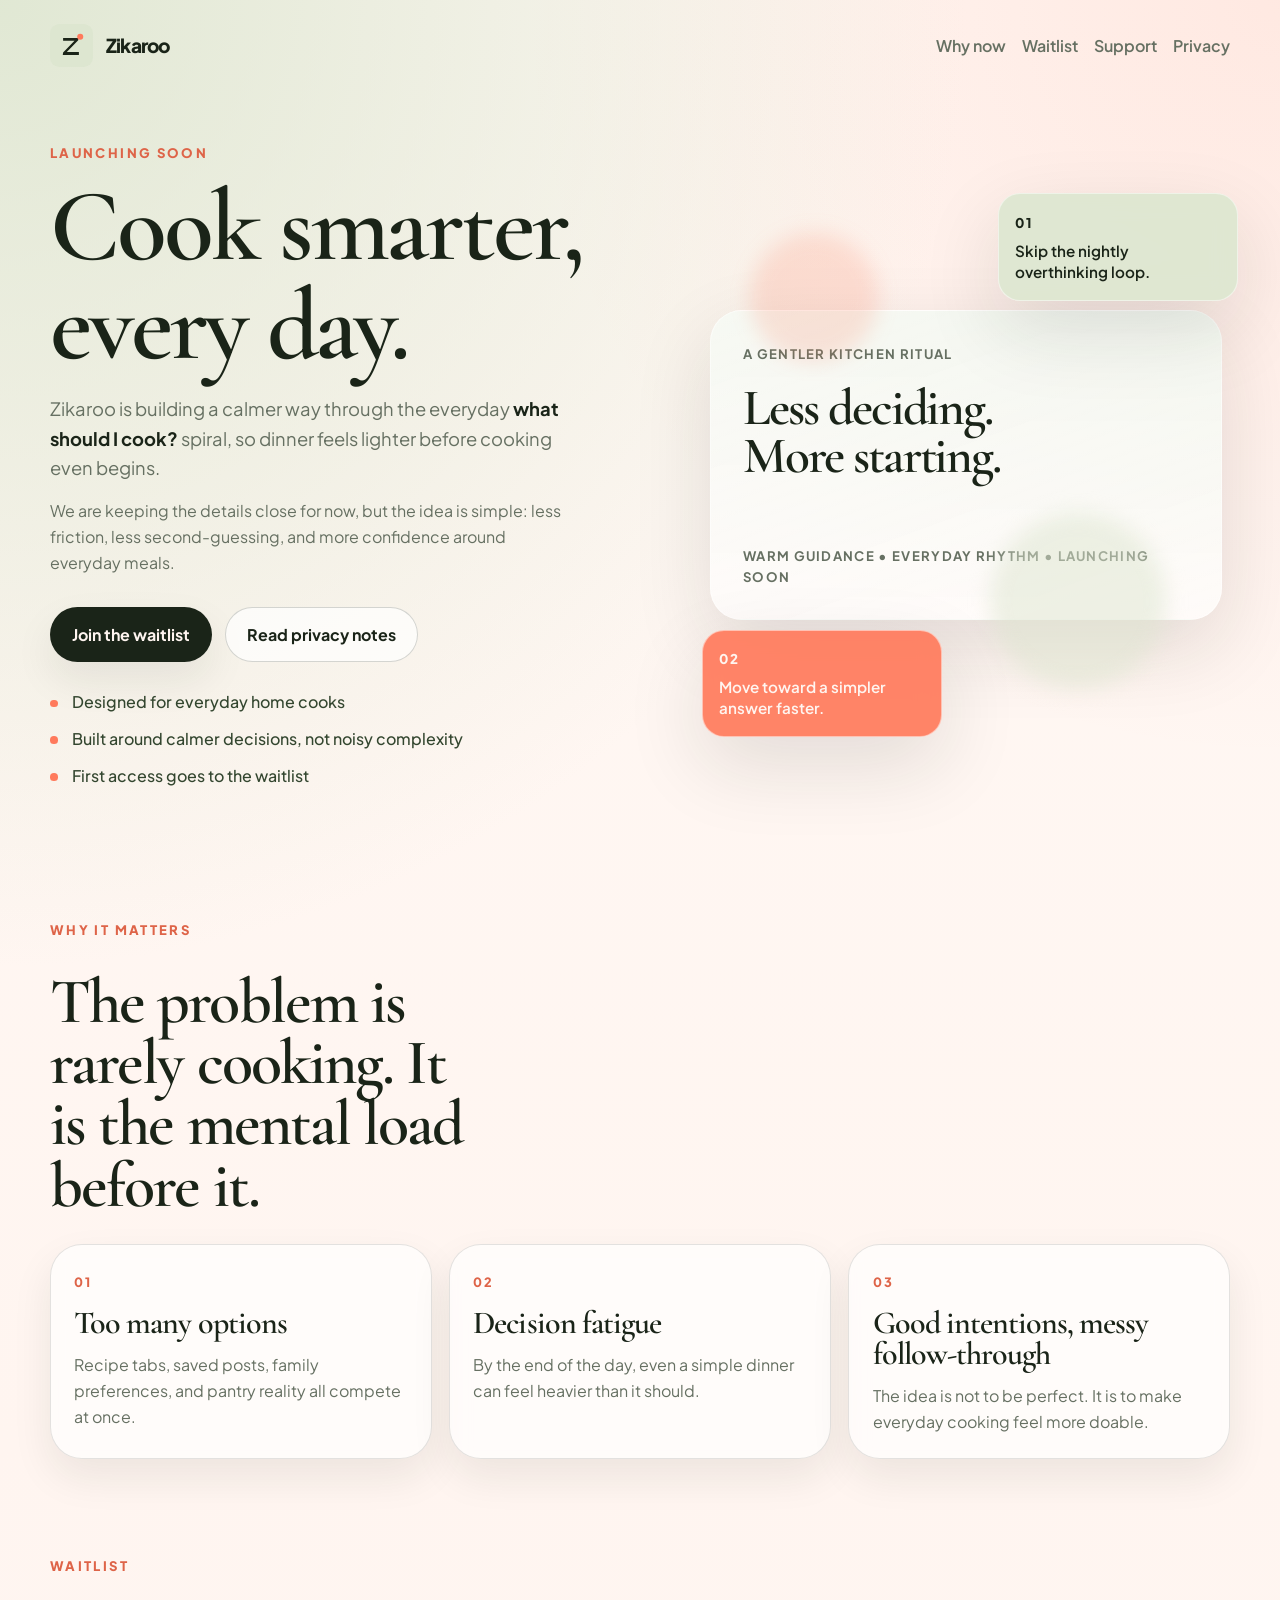
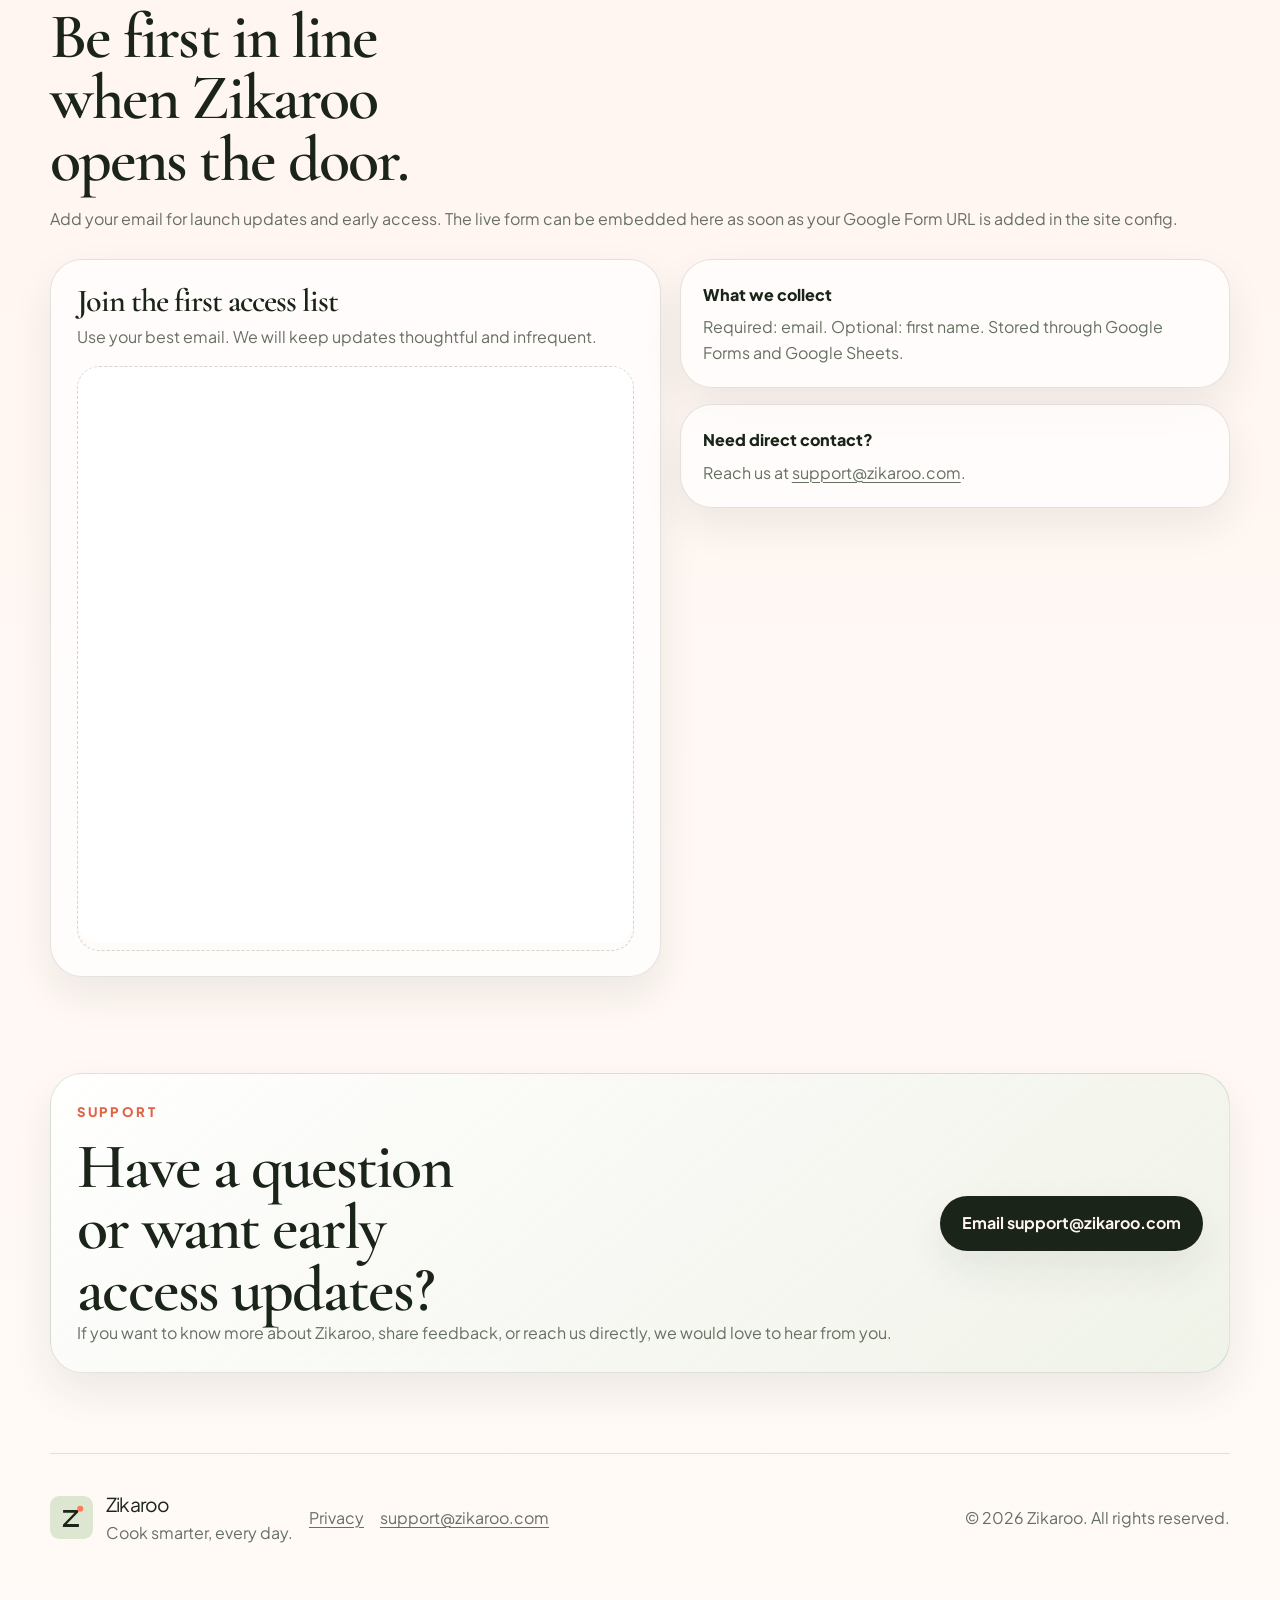
==== index.html @ c7f69954 "Launch Zikaroo GitHub Pages site" ====
<!DOCTYPE html>
<html lang="en">
<head>
  <meta charset="UTF-8">
  <meta name="viewport" content="width=device-width, initial-scale=1.0">
  <title>Zikaroo | Cook smarter, every day.</title>
  <meta
    name="description"
    content="Zikaroo is launching soon with a calmer, smarter way to get past the daily what-should-I-cook spiral."
  >
  <link rel="preconnect" href="https://fonts.googleapis.com">
  <link rel="preconnect" href="https://fonts.gstatic.com" crossorigin>
  <link
    href="https://fonts.googleapis.com/css2?family=Cormorant+Garamond:wght@500;600;700&amp;family=Plus+Jakarta+Sans:wght@400;500;600;700;800&amp;display=swap"
    rel="stylesheet"
  >
  <link rel="stylesheet" href="styles.css">
</head>
<body class="page-home">
  <div class="page-shell">
    <header class="site-header">
      <a class="brand" href="#top" aria-label="Zikaroo home">
        <img class="brand-mark" src="assets/brand-mark.svg" alt="">
        <span class="brand-wordmark">Zikaroo</span>
      </a>
      <nav class="site-nav" aria-label="Primary">
        <a href="#story">Why now</a>
        <a href="#waitlist">Waitlist</a>
        <a href="#support">Support</a>
        <a href="privacy.html">Privacy</a>
      </nav>
    </header>

    <main id="top">
      <section class="hero">
        <div class="hero-copy">
          <div class="eyebrow">Launching soon</div>
          <h1>Cook smarter, every day.</h1>
          <p class="hero-lead">
            Zikaroo is building a calmer way through the everyday
            <span class="highlight">what should I cook?</span> spiral,
            so dinner feels lighter before cooking even begins.
          </p>
          <p class="hero-subcopy">
            We are keeping the details close for now, but the idea is simple:
            less friction, less second-guessing, and more confidence around everyday meals.
          </p>
          <div class="hero-actions">
            <a class="button button-primary" href="#waitlist">Join the waitlist</a>
            <a class="button button-secondary" href="privacy.html">Read privacy notes</a>
          </div>
          <ul class="hero-points" aria-label="Highlights">
            <li>Designed for everyday home cooks</li>
            <li>Built around calmer decisions, not noisy complexity</li>
            <li>First access goes to the waitlist</li>
          </ul>
        </div>

        <aside class="hero-visual" aria-label="Zikaroo preview">
          <div class="visual-card visual-card-main">
            <div class="visual-card-label">A gentler kitchen ritual</div>
            <div class="visual-card-title">Less deciding.<br>More starting.</div>
            <div class="visual-card-meta">warm guidance • everyday rhythm • launching soon</div>
          </div>
          <div class="visual-card visual-card-floating visual-card-sage">
            <span class="stat-number">01</span>
            <span class="stat-copy">Skip the nightly overthinking loop.</span>
          </div>
          <div class="visual-card visual-card-floating visual-card-coral">
            <span class="stat-number">02</span>
            <span class="stat-copy">Move toward a simpler answer faster.</span>
          </div>
          <div class="orb orb-a"></div>
          <div class="orb orb-b"></div>
        </aside>
      </section>

      <section class="section story-section" id="story">
        <div class="section-heading">
          <div class="eyebrow">Why it matters</div>
          <h2>The problem is rarely cooking. It is the mental load before it.</h2>
        </div>
        <div class="problem-grid">
          <article class="problem-card">
            <span class="problem-index">01</span>
            <h3>Too many options</h3>
            <p>
              Recipe tabs, saved posts, family preferences, and pantry reality all compete at once.
            </p>
          </article>
          <article class="problem-card">
            <span class="problem-index">02</span>
            <h3>Decision fatigue</h3>
            <p>
              By the end of the day, even a simple dinner can feel heavier than it should.
            </p>
          </article>
          <article class="problem-card">
            <span class="problem-index">03</span>
            <h3>Good intentions, messy follow-through</h3>
            <p>
              The idea is not to be perfect. It is to make everyday cooking feel more doable.
            </p>
          </article>
        </div>
      </section>

      <section class="section waitlist-section" id="waitlist">
        <div class="section-heading">
          <div class="eyebrow">Waitlist</div>
          <h2>Be first in line when Zikaroo opens the door.</h2>
          <p>
            Add your email for launch updates and early access. The live form can be embedded here
            as soon as your Google Form URL is added in the site config.
          </p>
        </div>
        <div class="waitlist-grid">
          <div class="waitlist-panel">
            <div class="waitlist-panel-head">
              <h3>Join the first access list</h3>
              <p>Use your best email. We will keep updates thoughtful and infrequent.</p>
            </div>
            <div class="waitlist-embed" data-waitlist-embed></div>
          </div>
          <aside class="waitlist-notes">
            <div class="note-card">
              <div class="note-title">What we collect</div>
              <p>Required: email. Optional: first name. Stored through Google Forms and Google Sheets.</p>
            </div>
            <div class="note-card">
              <div class="note-title">Need direct contact?</div>
              <p>
                Reach us at <a class="support-email" href="mailto:support@zikaroo.com">support@zikaroo.com</a>.
              </p>
            </div>
          </aside>
        </div>
      </section>

      <section class="section support-section" id="support">
        <div class="support-card">
          <div>
            <div class="eyebrow">Support</div>
            <h2>Have a question or want early access updates?</h2>
            <p>
              If you want to know more about Zikaroo, share feedback, or reach us directly, we would love to hear from you.
            </p>
          </div>
          <a class="button button-primary" href="mailto:support@zikaroo.com">Email support@zikaroo.com</a>
        </div>
      </section>
    </main>

    <footer class="site-footer">
      <div class="footer-brand">
        <img class="brand-mark" src="assets/brand-mark.svg" alt="">
        <div>
          <div class="brand-wordmark">Zikaroo</div>
          <div class="footer-tagline">Cook smarter, every day.</div>
        </div>
      </div>
      <div class="footer-links">
        <a href="privacy.html">Privacy</a>
        <a class="support-email" href="mailto:support@zikaroo.com">support@zikaroo.com</a>
      </div>
      <div class="footer-copy">© <span data-current-year></span> Zikaroo. All rights reserved.</div>
    </footer>
  </div>

  <script src="site-config.js"></script>
  <script src="app.js"></script>
</body>
</html>
---- styles.css ----
:root {
  --sage: #dde6d0;
  --sage-deep: #bdc9ac;
  --coral: #ff7a5c;
  --coral-deep: #de6448;
  --bone: #fff5f0;
  --paper: #fffbf7;
  --forest: #1a2418;
  --forest-soft: #33462f;
  --muted: #667062;
  --line: rgba(26, 36, 24, 0.12);
  --line-strong: rgba(26, 36, 24, 0.18);
  --shadow-soft: 0 28px 80px rgba(26, 36, 24, 0.12);
  --shadow-card: 0 18px 40px rgba(26, 36, 24, 0.08);
  --radius-lg: 32px;
  --radius-md: 22px;
  --radius-sm: 16px;
  --content-width: 1180px;
}

* {
  box-sizing: border-box;
}

html {
  scroll-behavior: smooth;
}

body {
  margin: 0;
  color: var(--forest);
  background:
    radial-gradient(circle at top left, rgba(221, 230, 208, 0.9), transparent 28%),
    radial-gradient(circle at top right, rgba(255, 122, 92, 0.12), transparent 22%),
    linear-gradient(180deg, #fff8f4 0%, #fff5f0 45%, #fffaf7 100%);
  font-family: "Plus Jakarta Sans", "Segoe UI", sans-serif;
  line-height: 1.6;
}

img {
  display: block;
  max-width: 100%;
}

a {
  color: inherit;
  text-decoration-thickness: 0.08em;
  text-underline-offset: 0.18em;
}

.page-shell {
  width: min(calc(100% - 2rem), var(--content-width));
  margin: 0 auto;
  padding-bottom: 3rem;
}

.site-header,
.site-footer,
.hero,
.section,
.policy-layout {
  position: relative;
  z-index: 1;
}

.site-header {
  display: flex;
  align-items: center;
  justify-content: space-between;
  gap: 1rem;
  padding: 1.5rem 0 1rem;
}

.brand {
  display: inline-flex;
  align-items: center;
  gap: 0.8rem;
  font-weight: 800;
  text-decoration: none;
}

.brand-mark {
  width: 2.7rem;
  height: 2.7rem;
  flex-shrink: 0;
}

.brand-wordmark {
  letter-spacing: -0.04em;
  font-size: 1.2rem;
}

.site-nav {
  display: inline-flex;
  gap: 1rem;
  align-items: center;
  flex-wrap: wrap;
  justify-content: flex-end;
}

.site-nav a {
  color: var(--muted);
  text-decoration: none;
  font-weight: 600;
}

.site-nav a:hover,
.site-nav a:focus-visible,
.support-email:hover,
.support-email:focus-visible {
  color: var(--forest);
}

.hero {
  display: grid;
  grid-template-columns: minmax(0, 1.08fr) minmax(280px, 0.92fr);
  gap: 2rem;
  align-items: center;
  min-height: calc(100vh - 7rem);
  padding: 2.5rem 0 4rem;
}

.eyebrow {
  margin-bottom: 0.9rem;
  color: var(--coral-deep);
  font-size: 0.82rem;
  font-weight: 800;
  letter-spacing: 0.18em;
  text-transform: uppercase;
}

h1,
h2,
h3 {
  margin: 0;
  font-family: "Cormorant Garamond", Georgia, serif;
  font-weight: 600;
  letter-spacing: -0.03em;
  line-height: 0.96;
}

h1 {
  font-size: clamp(3.5rem, 8vw, 6.9rem);
  max-width: 11ch;
}

h2 {
  font-size: clamp(2.4rem, 5vw, 4rem);
  max-width: 14ch;
}

h3 {
  font-size: clamp(1.6rem, 2.8vw, 2rem);
}

p {
  margin: 0;
}

.hero-lead,
.hero-subcopy,
.section-heading p,
.expectation-panel p,
.problem-card p,
.note-card p,
.support-card p,
.policy-card p,
.policy-card li {
  color: var(--muted);
  font-size: 1rem;
}

.hero-lead {
  max-width: 34rem;
  margin-top: 1.25rem;
  font-size: 1.15rem;
}

.hero-subcopy {
  max-width: 33rem;
  margin-top: 1rem;
}

.highlight {
  color: var(--forest);
  font-weight: 700;
}

.hero-actions {
  display: flex;
  flex-wrap: wrap;
  gap: 0.85rem;
  margin-top: 2rem;
}

.button {
  display: inline-flex;
  align-items: center;
  justify-content: center;
  min-height: 3.25rem;
  padding: 0.85rem 1.3rem;
  border: 1px solid transparent;
  border-radius: 999px;
  font-weight: 700;
  text-decoration: none;
  transition: transform 180ms ease, box-shadow 180ms ease, border-color 180ms ease;
}

.button:hover,
.button:focus-visible {
  transform: translateY(-1px);
}

.button-primary {
  color: var(--bone);
  background: var(--forest);
  box-shadow: var(--shadow-card);
}

.button-secondary {
  color: var(--forest);
  background: rgba(255, 255, 255, 0.7);
  border-color: var(--line-strong);
}

.hero-points {
  display: grid;
  gap: 0.7rem;
  margin: 1.7rem 0 0;
  padding: 0;
  list-style: none;
}

.hero-points li {
  position: relative;
  padding-left: 1.35rem;
  color: var(--forest-soft);
  font-weight: 500;
}

.hero-points li::before {
  content: "";
  position: absolute;
  top: 0.65rem;
  left: 0;
  width: 0.48rem;
  height: 0.48rem;
  border-radius: 50%;
  background: var(--coral);
}

.hero-visual {
  position: relative;
  min-height: 36rem;
  display: flex;
  align-items: center;
  justify-content: center;
}

.visual-card {
  position: relative;
  overflow: hidden;
  border: 1px solid rgba(255, 255, 255, 0.5);
  border-radius: var(--radius-lg);
  box-shadow: var(--shadow-soft);
  backdrop-filter: blur(12px);
}

.visual-card-main {
  width: min(100%, 32rem);
  padding: 2rem;
  background:
    linear-gradient(160deg, rgba(255, 255, 255, 0.72), rgba(255, 255, 255, 0.58)),
    linear-gradient(180deg, rgba(221, 230, 208, 0.95), rgba(255, 245, 240, 0.92));
}

.visual-card-label,
.visual-card-meta {
  color: var(--muted);
  font-size: 0.82rem;
  font-weight: 700;
  letter-spacing: 0.1em;
  text-transform: uppercase;
}

.visual-card-title {
  margin: 1.2rem 0 4rem;
  font-family: "Cormorant Garamond", Georgia, serif;
  font-size: clamp(2.5rem, 4vw, 4rem);
  font-weight: 600;
  line-height: 0.95;
  letter-spacing: -0.04em;
}

.visual-card-floating {
  position: absolute;
  display: grid;
  gap: 0.4rem;
  width: 15rem;
  padding: 1.1rem 1rem;
  border-radius: var(--radius-md);
}

.visual-card-sage {
  top: 1rem;
  right: -0.5rem;
  background: rgba(221, 230, 208, 0.92);
}

.visual-card-coral {
  left: 0;
  bottom: 1rem;
  color: var(--bone);
  background: rgba(255, 122, 92, 0.92);
}

.stat-number {
  font-size: 0.84rem;
  font-weight: 800;
  letter-spacing: 0.12em;
}

.stat-copy {
  font-size: 0.95rem;
  font-weight: 600;
  line-height: 1.4;
}

.orb {
  position: absolute;
  border-radius: 50%;
  filter: blur(10px);
  pointer-events: none;
}

.orb-a {
  top: 3.5rem;
  left: 3rem;
  width: 8rem;
  height: 8rem;
  background: rgba(255, 122, 92, 0.18);
}

.orb-b {
  right: 4rem;
  bottom: 4rem;
  width: 11rem;
  height: 11rem;
  background: rgba(221, 230, 208, 0.5);
}

.section {
  padding: 3rem 0;
}

.section-heading {
  display: grid;
  gap: 1rem;
  margin-bottom: 1.7rem;
}

.section-heading.narrow {
  max-width: 42rem;
}

.problem-grid {
  display: grid;
  grid-template-columns: repeat(3, minmax(0, 1fr));
  gap: 1.1rem;
}

.problem-card,
.expectation-panel,
.note-card,
.support-card,
.policy-card,
.waitlist-panel {
  border: 1px solid var(--line);
  border-radius: var(--radius-lg);
  background: rgba(255, 255, 255, 0.66);
  box-shadow: var(--shadow-card);
  backdrop-filter: blur(10px);
}

.problem-card {
  padding: 1.45rem;
}

.problem-index {
  display: inline-flex;
  margin-bottom: 1rem;
  color: var(--coral-deep);
  font-size: 0.8rem;
  font-weight: 800;
  letter-spacing: 0.16em;
}

.problem-card p {
  margin-top: 0.85rem;
}

.expectation-layout,
.waitlist-grid,
.support-card {
  display: grid;
  gap: 1.2rem;
}

.expectation-layout,
.waitlist-grid {
  grid-template-columns: minmax(0, 1fr) minmax(280px, 0.9fr);
}

.expectation-panel,
.waitlist-panel {
  padding: 1.6rem;
}

.expectation-panel {
  display: grid;
  gap: 1rem;
}

.chip-cloud {
  display: flex;
  flex-wrap: wrap;
  align-content: flex-start;
  gap: 0.8rem;
  padding: 1rem 0;
}

.chip-cloud span {
  display: inline-flex;
  align-items: center;
  min-height: 2.6rem;
  padding: 0.7rem 1rem;
  border: 1px solid var(--line-strong);
  border-radius: 999px;
  background: rgba(221, 230, 208, 0.55);
  color: var(--forest-soft);
  font-weight: 700;
}

.waitlist-panel-head {
  margin-bottom: 1rem;
}

.waitlist-panel-head p {
  margin-top: 0.5rem;
  color: var(--muted);
}

.waitlist-embed {
  min-height: 36rem;
  border: 1px dashed var(--line-strong);
  border-radius: 1.4rem;
  background: rgba(255, 251, 247, 0.82);
}

.waitlist-live,
.waitlist-empty {
  height: 100%;
}

.waitlist-live iframe {
  width: 100%;
  min-height: 36rem;
  border: 0;
  border-radius: 1.3rem;
  background: #fff;
}

.waitlist-empty {
  display: grid;
  place-items: center;
  padding: 1.4rem;
}

.waitlist-empty-card {
  width: min(100%, 30rem);
  padding: 1.6rem;
  border-radius: 1.4rem;
  background: linear-gradient(180deg, rgba(221, 230, 208, 0.8), rgba(255, 245, 240, 0.95));
}

.waitlist-empty-card h3 {
  font-size: 2rem;
}

.waitlist-empty-card p {
  margin-top: 0.7rem;
  color: var(--forest-soft);
}

.waitlist-actions {
  display: flex;
  flex-wrap: wrap;
  gap: 0.75rem;
  margin-top: 1.15rem;
}

.waitlist-notes {
  display: grid;
  gap: 1rem;
  align-content: start;
}

.note-card {
  padding: 1.35rem;
}

.note-title {
  margin-bottom: 0.45rem;
  font-weight: 800;
  color: var(--forest);
}

.support-card {
  grid-template-columns: minmax(0, 1fr) auto;
  align-items: center;
  padding: 1.65rem;
  background:
    linear-gradient(140deg, rgba(255, 255, 255, 0.7), rgba(221, 230, 208, 0.45)),
    rgba(255, 255, 255, 0.62);
}

.site-footer {
  display: grid;
  grid-template-columns: auto auto 1fr;
  gap: 1rem;
  align-items: center;
  padding: 2.2rem 0 1rem;
  border-top: 1px solid var(--line);
  margin-top: 2rem;
}

.footer-brand {
  display: inline-flex;
  align-items: center;
  gap: 0.8rem;
}

.footer-tagline,
.footer-copy {
  color: var(--muted);
}

.footer-links {
  display: inline-flex;
  gap: 1rem;
  flex-wrap: wrap;
}

.footer-links a {
  color: var(--muted);
}

.footer-copy {
  text-align: right;
}

.policy-layout {
  display: grid;
  gap: 1.2rem;
  padding: 2.4rem 0 1rem;
}

.policy-hero {
  max-width: 46rem;
  padding: 1rem 0 0.4rem;
}

.policy-hero p {
  margin-top: 1rem;
  max-width: 36rem;
  color: var(--muted);
}

.policy-card {
  padding: 1.5rem;
}

.policy-card h2 {
  font-size: clamp(2rem, 3.5vw, 2.8rem);
  max-width: none;
}

.policy-card p,
.policy-card ul {
  margin-top: 0.8rem;
}

.policy-list {
  padding-left: 1.15rem;
  color: var(--muted);
}

@media (max-width: 980px) {
  .hero,
  .problem-grid,
  .expectation-layout,
  .waitlist-grid,
  .support-card,
  .site-footer {
    grid-template-columns: 1fr;
  }

  .hero {
    min-height: auto;
    padding-top: 1rem;
  }

  .hero-visual {
    order: -1;
    min-height: 27rem;
  }

  .support-card {
    align-items: start;
  }

  .footer-copy {
    text-align: left;
  }
}

@media (max-width: 720px) {
  .page-shell {
    width: min(calc(100% - 1.25rem), var(--content-width));
  }

  .site-header {
    align-items: flex-start;
    flex-direction: column;
  }

  .site-nav {
    justify-content: flex-start;
  }

  h1 {
    max-width: 9ch;
  }

  .hero-visual {
    min-height: 24rem;
  }

  .visual-card-main {
    padding: 1.4rem;
  }

  .visual-card-floating {
    width: 12rem;
  }

  .visual-card-sage {
    right: 0;
  }

  .visual-card-coral {
    left: 0.5rem;
    bottom: 0;
  }

  .waitlist-embed,
  .waitlist-live iframe {
    min-height: 40rem;
  }
}
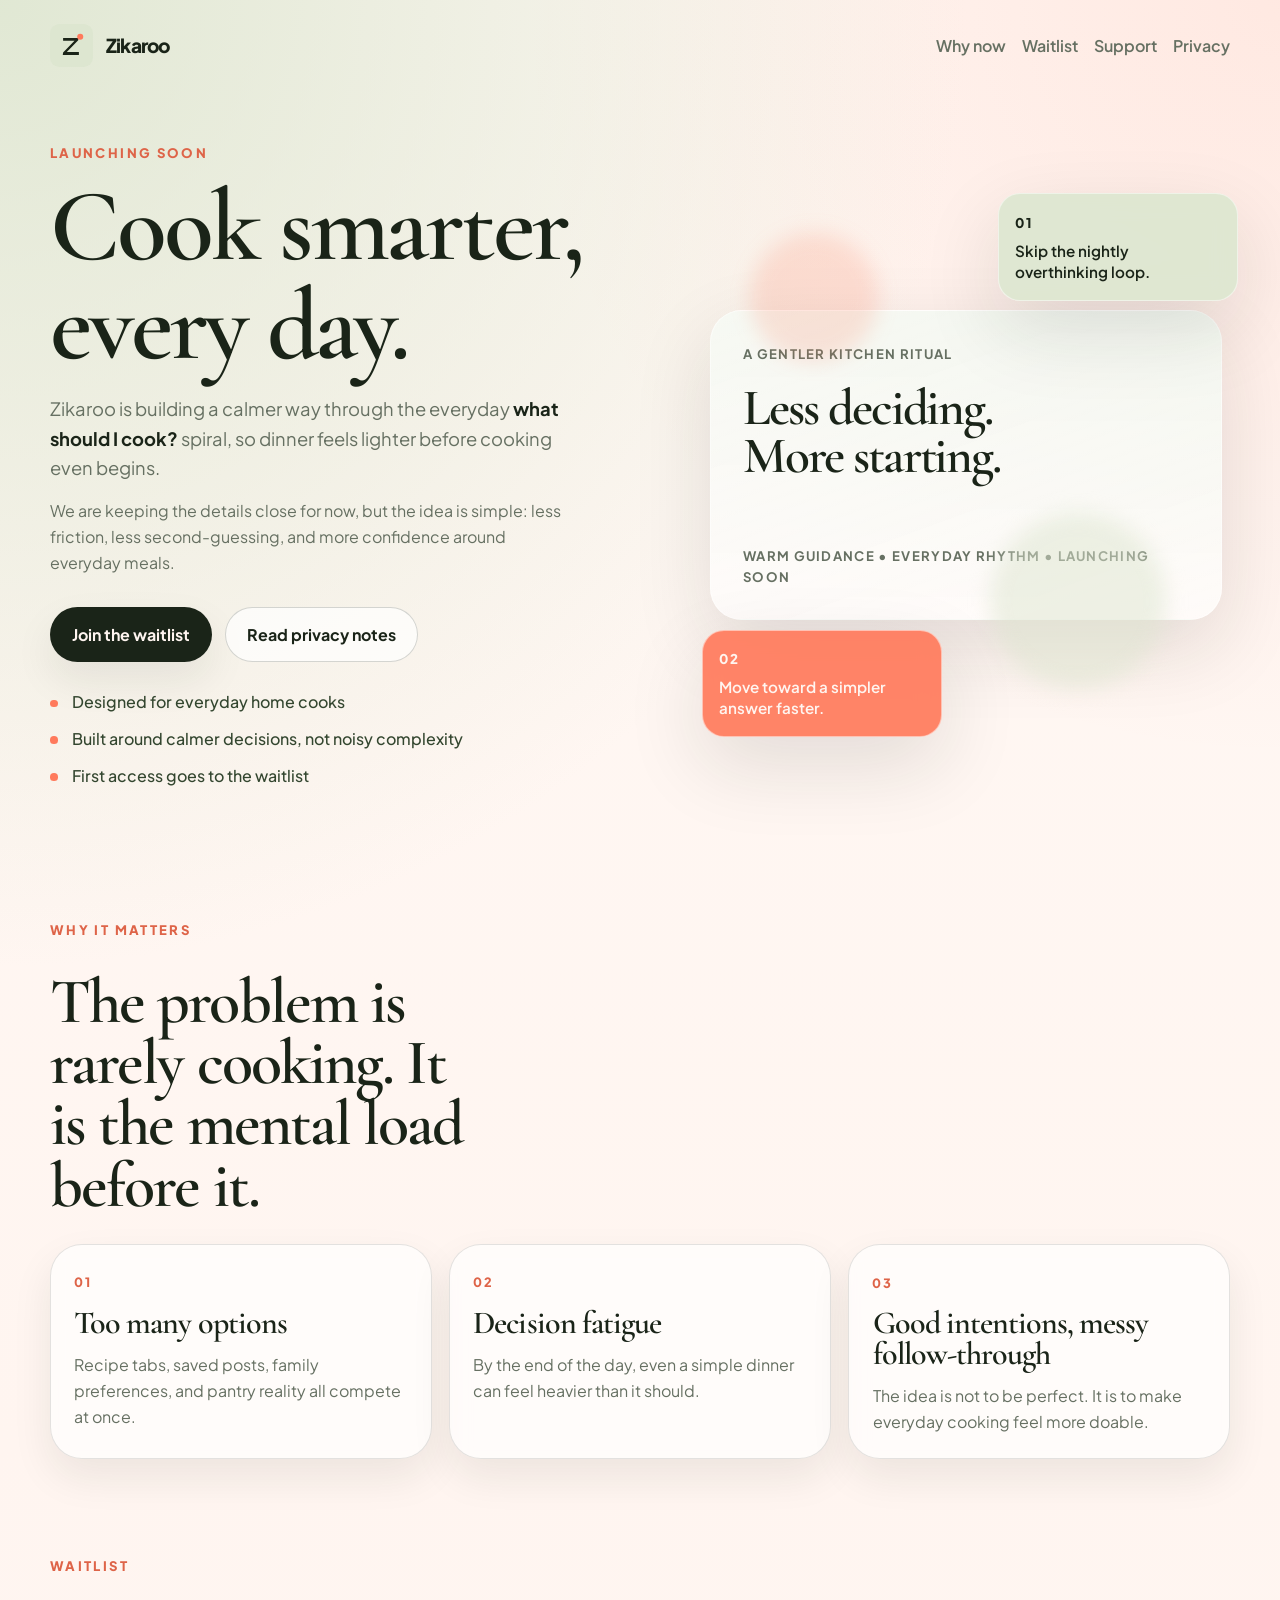
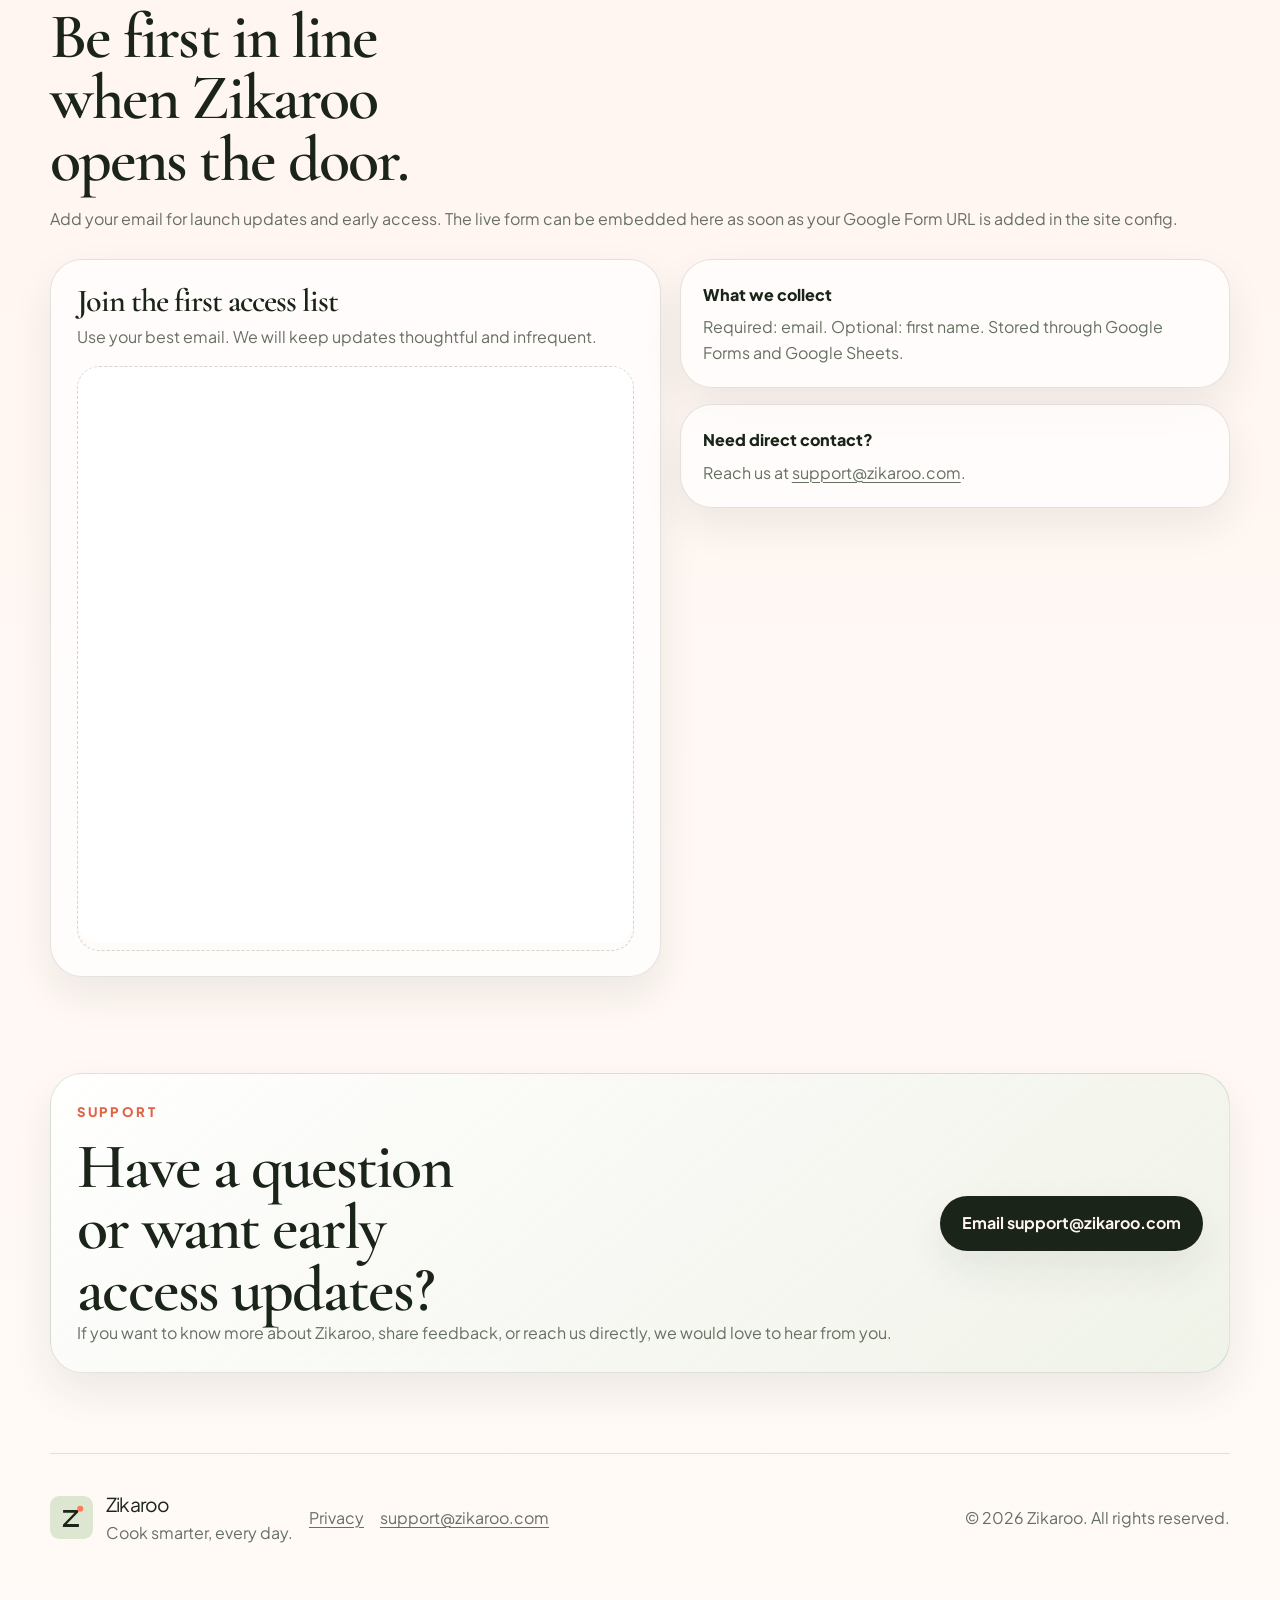
==== commit a5b8f701: "Use brand mark favicon" ====
--- a/index.html
+++ b/index.html
@@ -8,6 +8,7 @@
     name="description"
     content="Zikaroo is launching soon with a calmer, smarter way to get past the daily what-should-I-cook spiral."
   >
+  <link rel="icon" type="image/svg+xml" href="assets/brand-mark.svg">
   <link rel="preconnect" href="https://fonts.googleapis.com">
   <link rel="preconnect" href="https://fonts.gstatic.com" crossorigin>
   <link
